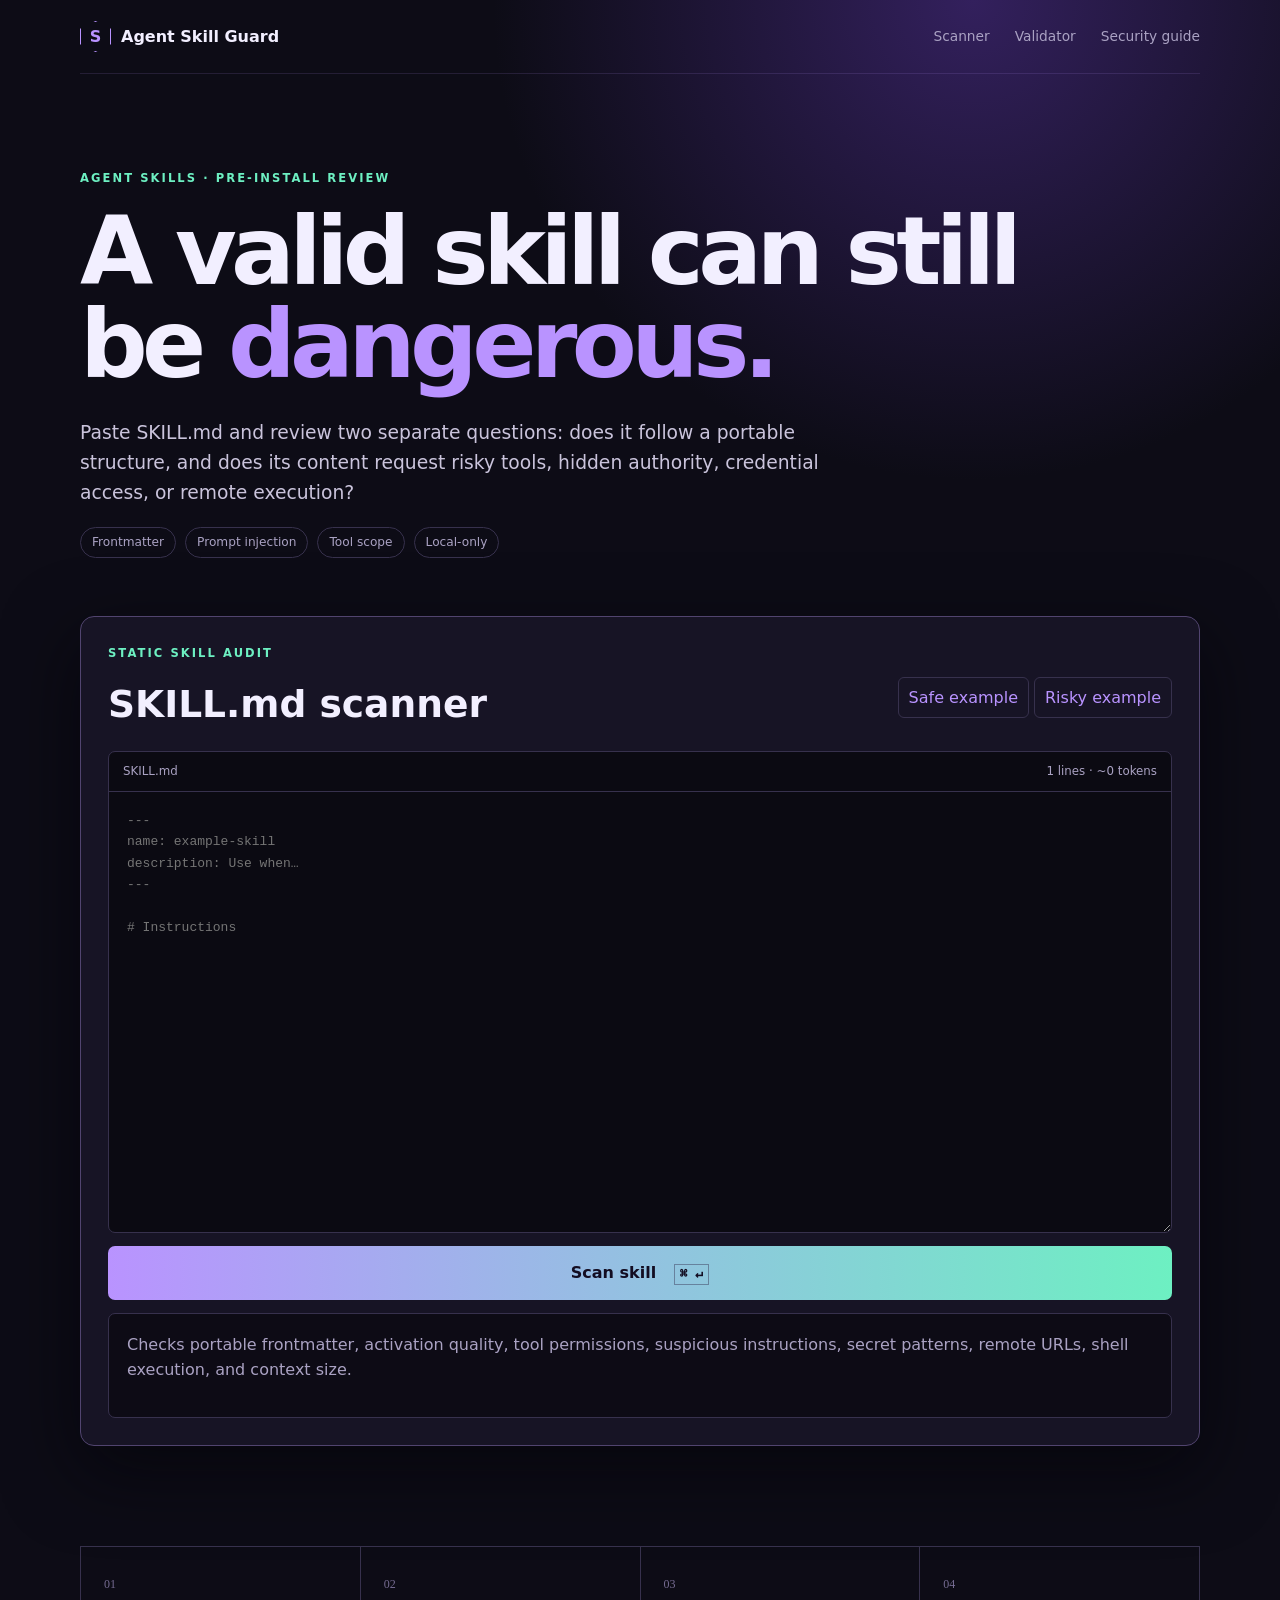
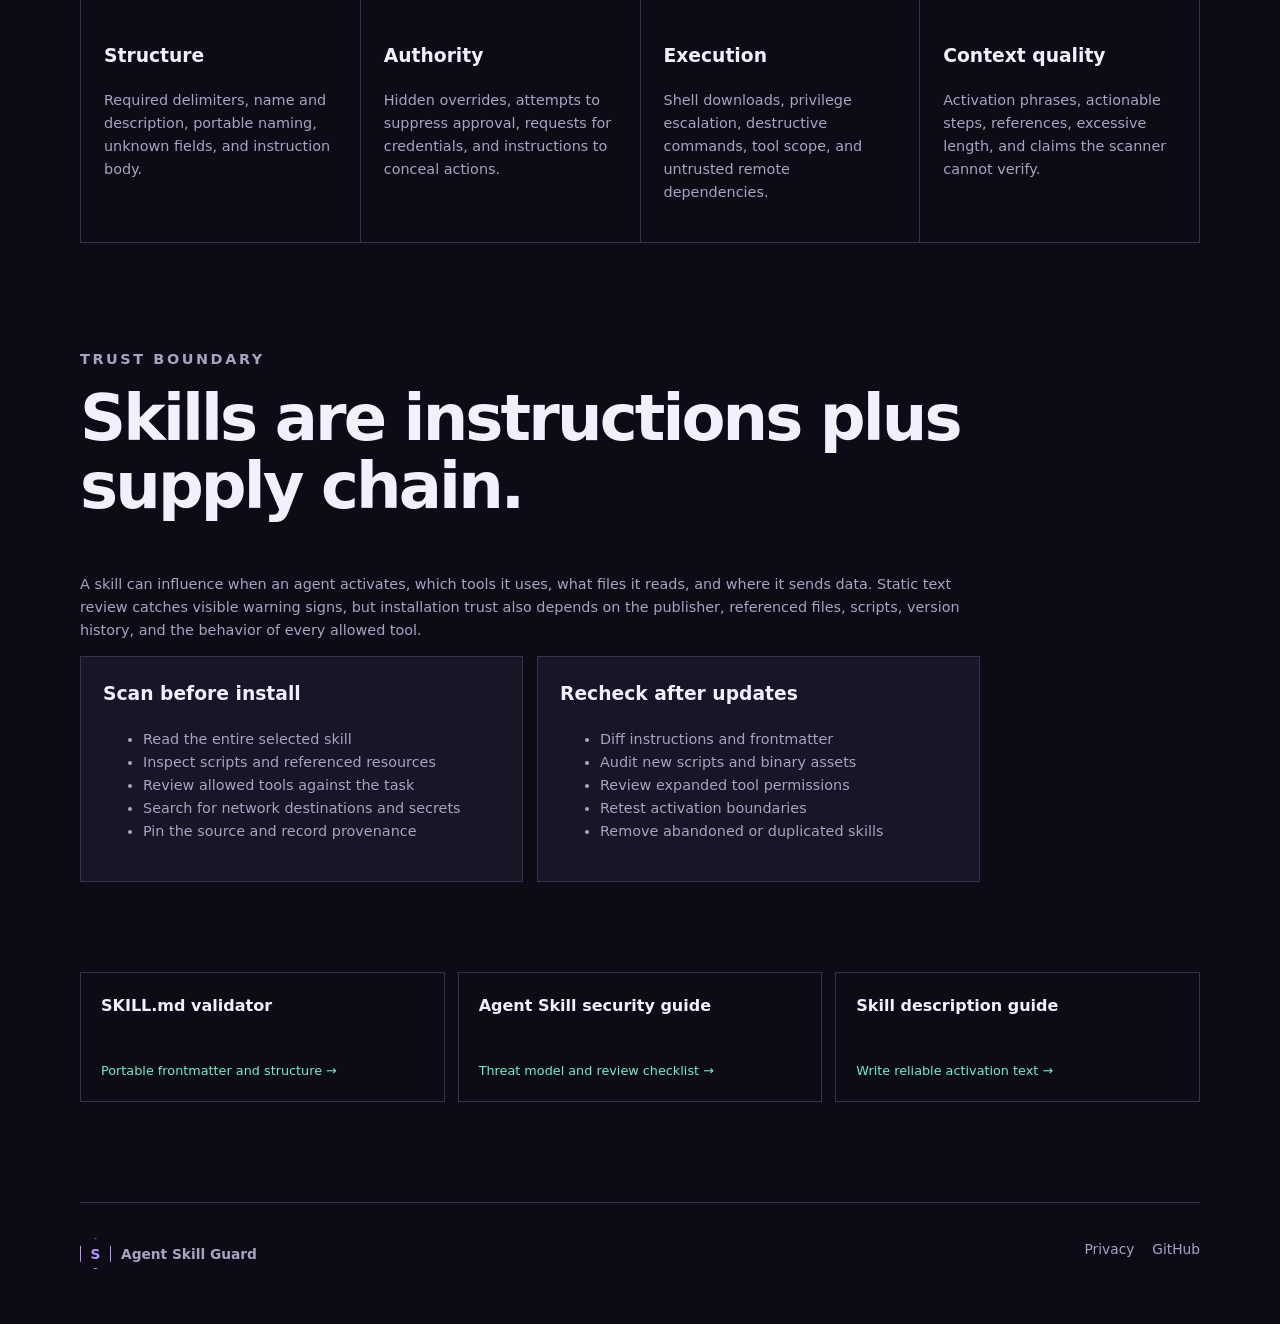
==== index.html @ 1292b35e "Launch Agent Skill security scanner" ====
<!doctype html><html lang="en"><head><meta charset="utf-8"><meta name="viewport" content="width=device-width,initial-scale=1">
<title>SKILL.md Security Scanner — Agent Skill Validator</title><meta name="description" content="Scan Agent Skills SKILL.md files for invalid frontmatter, dangerous tool access, prompt injection, secret exfiltration, remote execution, vague activation, and context bloat.">
<link rel="canonical" href="https://skillguard.guagua-alvin.top/"><meta property="og:title" content="SKILL.md Security Scanner"><meta property="og:description" content="Validate structure and review security signals before installing an Agent Skill."><meta property="og:type" content="website"><meta property="og:url" content="https://skillguard.guagua-alvin.top/"><meta name="theme-color" content="#0d0c16"><link rel="icon" href="/assets/favicon.svg"><link rel="stylesheet" href="/styles.css">
<script type="application/ld+json">{"@context":"https://schema.org","@type":"SoftwareApplication","name":"Agent Skill Guard","applicationCategory":"SecurityApplication","operatingSystem":"Any","url":"https://skillguard.guagua-alvin.top/","offers":{"@type":"Offer","price":"0","priceCurrency":"USD"}}</script></head><body>
<header><a class="brand" href="/"><span>S</span>Agent Skill Guard</a><nav><a href="#scanner">Scanner</a><a href="/skill-md-validator">Validator</a><a href="/agent-skill-security">Security guide</a></nav></header>
<main><section class="hero"><p class="kicker">AGENT SKILLS · PRE-INSTALL REVIEW</p><h1>A valid skill can still be <em>dangerous.</em></h1><p>Paste SKILL.md and review two separate questions: does it follow a portable structure, and does its content request risky tools, hidden authority, credential access, or remote execution?</p><div class="chips"><span>Frontmatter</span><span>Prompt injection</span><span>Tool scope</span><span>Local-only</span></div></section>
<section class="tool" id="scanner"><div class="tool-head"><div><p class="kicker">STATIC SKILL AUDIT</p><h2>SKILL.md scanner</h2></div><div><button class="ghost" id="safe">Safe example</button><button class="ghost" id="risky">Risky example</button></div></div>
<div class="editor"><div class="bar"><span>SKILL.md</span><span id="stats">0 lines · ~0 tokens</span></div><textarea id="input" spellcheck="false" placeholder="---&#10;name: example-skill&#10;description: Use when…&#10;---&#10;&#10;# Instructions"></textarea></div>
<button id="scan" class="primary">Scan skill <kbd>⌘ ↵</kbd></button><div id="report" class="report empty"><p>Checks portable frontmatter, activation quality, tool permissions, suspicious instructions, secret patterns, remote URLs, shell execution, and context size.</p></div></section>
<section class="grid"><article><b>01</b><h3>Structure</h3><p>Required delimiters, name and description, portable naming, unknown fields, and instruction body.</p></article><article><b>02</b><h3>Authority</h3><p>Hidden overrides, attempts to suppress approval, requests for credentials, and instructions to conceal actions.</p></article><article><b>03</b><h3>Execution</h3><p>Shell downloads, privilege escalation, destructive commands, tool scope, and untrusted remote dependencies.</p></article><article><b>04</b><h3>Context quality</h3><p>Activation phrases, actionable steps, references, excessive length, and claims the scanner cannot verify.</p></article></section>
<section class="content"><p class="kicker">TRUST BOUNDARY</p><h2>Skills are instructions plus supply chain.</h2><p>A skill can influence when an agent activates, which tools it uses, what files it reads, and where it sends data. Static text review catches visible warning signs, but installation trust also depends on the publisher, referenced files, scripts, version history, and the behavior of every allowed tool.</p><div class="split"><div><h3>Scan before install</h3><ul><li>Read the entire selected skill</li><li>Inspect scripts and referenced resources</li><li>Review allowed tools against the task</li><li>Search for network destinations and secrets</li><li>Pin the source and record provenance</li></ul></div><div><h3>Recheck after updates</h3><ul><li>Diff instructions and frontmatter</li><li>Audit new scripts and binary assets</li><li>Review expanded tool permissions</li><li>Retest activation boundaries</li><li>Remove abandoned or duplicated skills</li></ul></div></div></section>
<section class="links"><a href="/skill-md-validator"><strong>SKILL.md validator</strong><span>Portable frontmatter and structure →</span></a><a href="/agent-skill-security"><strong>Agent Skill security guide</strong><span>Threat model and review checklist →</span></a><a href="/skill-description-generator"><strong>Skill description guide</strong><span>Write reliable activation text →</span></a></section></main>
<footer><a class="brand" href="/"><span>S</span>Agent Skill Guard</a><div><a href="/privacy">Privacy</a><a href="https://github.com/dmf6009/agent-skill-guard">GitHub</a></div></footer><script src="/script.js" defer></script></body></html>
---- styles.css ----
:root{--bg:#0d0c16;--panel:#171526;--panel2:#0b0a12;--line:#37314d;--text:#f2efff;--muted:#aaa2c3;--purple:#b993ff;--mint:#6df0c2;--red:#ff748e;--amber:#ffc66d;--green:#7ee5a4;font-family:Inter,ui-sans-serif,system-ui,sans-serif;color-scheme:dark}*{box-sizing:border-box}html{scroll-behavior:smooth}body{margin:0;background:radial-gradient(circle at 76% 0,#33205d 0,transparent 30rem),var(--bg);color:var(--text);line-height:1.6}a{color:inherit}button,textarea{font:inherit}button{cursor:pointer}header,main,footer{width:min(1120px,calc(100% - 32px));margin:auto}header{height:74px;display:flex;align-items:center;justify-content:space-between;border-bottom:1px solid #b993ff22}.brand{display:flex;align-items:center;gap:10px;text-decoration:none;font-weight:850}.brand span{display:grid;place-items:center;width:31px;height:31px;border:1px solid var(--purple);color:var(--purple);clip-path:polygon(50% 0,100% 25%,100% 75%,50% 100%,0 75%,0 25%)}nav{display:flex;gap:25px}nav a,footer a{color:var(--muted);font-size:.86rem;text-decoration:none}.hero{padding:95px 0 58px;max-width:950px}.kicker{font-size:.72rem;letter-spacing:.18em;color:var(--mint);font-weight:850;text-transform:uppercase}h1,h2,h3,p{margin-top:0}h1{font-size:clamp(3.2rem,7.4vw,6.5rem);line-height:.98;letter-spacing:-.06em;margin:18px 0 27px}h1 em{font-style:normal;color:var(--purple)}.hero>p:last-of-type{max-width:780px;color:#cac4dc;font-size:1.17rem}.chips{display:flex;gap:9px;flex-wrap:wrap}.chips span{border:1px solid var(--line);border-radius:99px;padding:5px 11px;color:var(--muted);font-size:.76rem}.tool{margin-bottom:100px;padding:27px;border:1px solid #51446f;background:#171526f5;border-radius:14px;box-shadow:0 25px 75px #04030899}.tool-head{display:flex;justify-content:space-between;align-items:center;gap:14px}.tool h2{font-size:2.35rem;margin:0 0 17px}.ghost{border:1px solid var(--line);background:transparent;color:var(--purple);padding:7px 10px;margin-left:5px;border-radius:6px}.editor{border:1px solid var(--line);background:var(--panel2);border-radius:7px;overflow:hidden}.bar{display:flex;justify-content:space-between;padding:10px 14px;border-bottom:1px solid var(--line);color:var(--muted);font-size:.74rem}.editor textarea{display:block;width:100%;min-height:440px;resize:vertical;border:0;outline:0;padding:18px;background:transparent;color:#e7dcff;font:13px/1.65 ui-monospace,SFMono-Regular,monospace}.primary{width:100%;margin-top:13px;border:0;border-radius:7px;padding:14px;background:linear-gradient(90deg,var(--purple),var(--mint));color:#130d22;font-weight:850}.primary kbd{margin-left:12px;border:1px solid #291d3d66;padding:2px 5px}.report{margin-top:13px;border:1px solid var(--line);padding:18px;background:#0d0b15;border-radius:7px}.report.empty{color:var(--muted)}.scores{display:grid;grid-template-columns:1fr 1fr;gap:10px;padding-bottom:14px;border-bottom:1px solid var(--line)}.score{display:flex;align-items:center;gap:12px;padding:12px;background:var(--panel)}.score strong{font-size:2.2rem;color:var(--green)}.score.warn strong{color:var(--amber)}.score.bad strong{color:var(--red)}.score p{margin:0;color:var(--muted);font-size:.74rem}.issue{padding:13px 0;border-bottom:1px solid #302943}.issue b{display:inline-block;margin-right:7px;padding:2px 7px;border-radius:99px;font-size:.62rem}.error b{background:#ff748e22;color:#ff9aad}.warning b{background:#ffc66d22;color:var(--amber)}.pass b{background:#7ee5a422;color:var(--green)}.issue h4{display:inline}.issue p{margin:4px 0 0;color:var(--muted);font-size:.83rem}.grid{display:grid;grid-template-columns:repeat(4,1fr);border-top:1px solid var(--line);border-left:1px solid var(--line);margin-bottom:105px}.grid article{min-height:250px;padding:23px;border-right:1px solid var(--line);border-bottom:1px solid var(--line)}.grid b{color:#756b91;font:12px ui-monospace}.grid h3{margin-top:45px}.grid p,.content p,.content li,.article p,.article li{color:var(--muted);font-size:.9rem}.content{max-width:900px;margin-bottom:90px}.content h2,.article h1{font-size:clamp(2.6rem,5vw,4.5rem);line-height:1.05;letter-spacing:-.045em}.split{display:grid;grid-template-columns:1fr 1fr;gap:14px}.split>div{padding:22px;border:1px solid var(--line);background:var(--panel)}.links{display:grid;grid-template-columns:repeat(3,1fr);gap:13px;margin-bottom:100px}.links a{display:flex;flex-direction:column;justify-content:space-between;min-height:130px;padding:20px;border:1px solid var(--line);text-decoration:none}.links span{color:var(--mint);font-size:.8rem}.article{max-width:850px;padding:80px 0 110px}.article .lede{font-size:1.18rem;color:#c8c1dc}.article article h2{margin-top:45px;font-size:2rem}pre{padding:17px;overflow:auto;border:1px solid var(--line);background:#090810;color:#d7c2ff}.callout{padding:15px 18px;border-left:3px solid var(--mint);background:var(--panel)}.cta{margin-top:42px;padding:24px;border:1px solid var(--mint)}.cta a{color:var(--mint);font-weight:800}footer{display:flex;justify-content:space-between;border-top:1px solid var(--line);padding:35px 0 55px}footer div{display:flex;gap:18px}@media(max-width:780px){nav{display:none}.grid{grid-template-columns:1fr 1fr}.split{grid-template-columns:1fr}.links{grid-template-columns:1fr}.hero{padding-top:65px}}@media(max-width:520px){header,main,footer{width:calc(100% - 22px)}h1{font-size:3.1rem}.tool{padding:11px}.tool-head{align-items:flex-start;flex-direction:column;margin-bottom:12px}.scores,.grid{grid-template-columns:1fr}footer{flex-direction:column;gap:20px}}
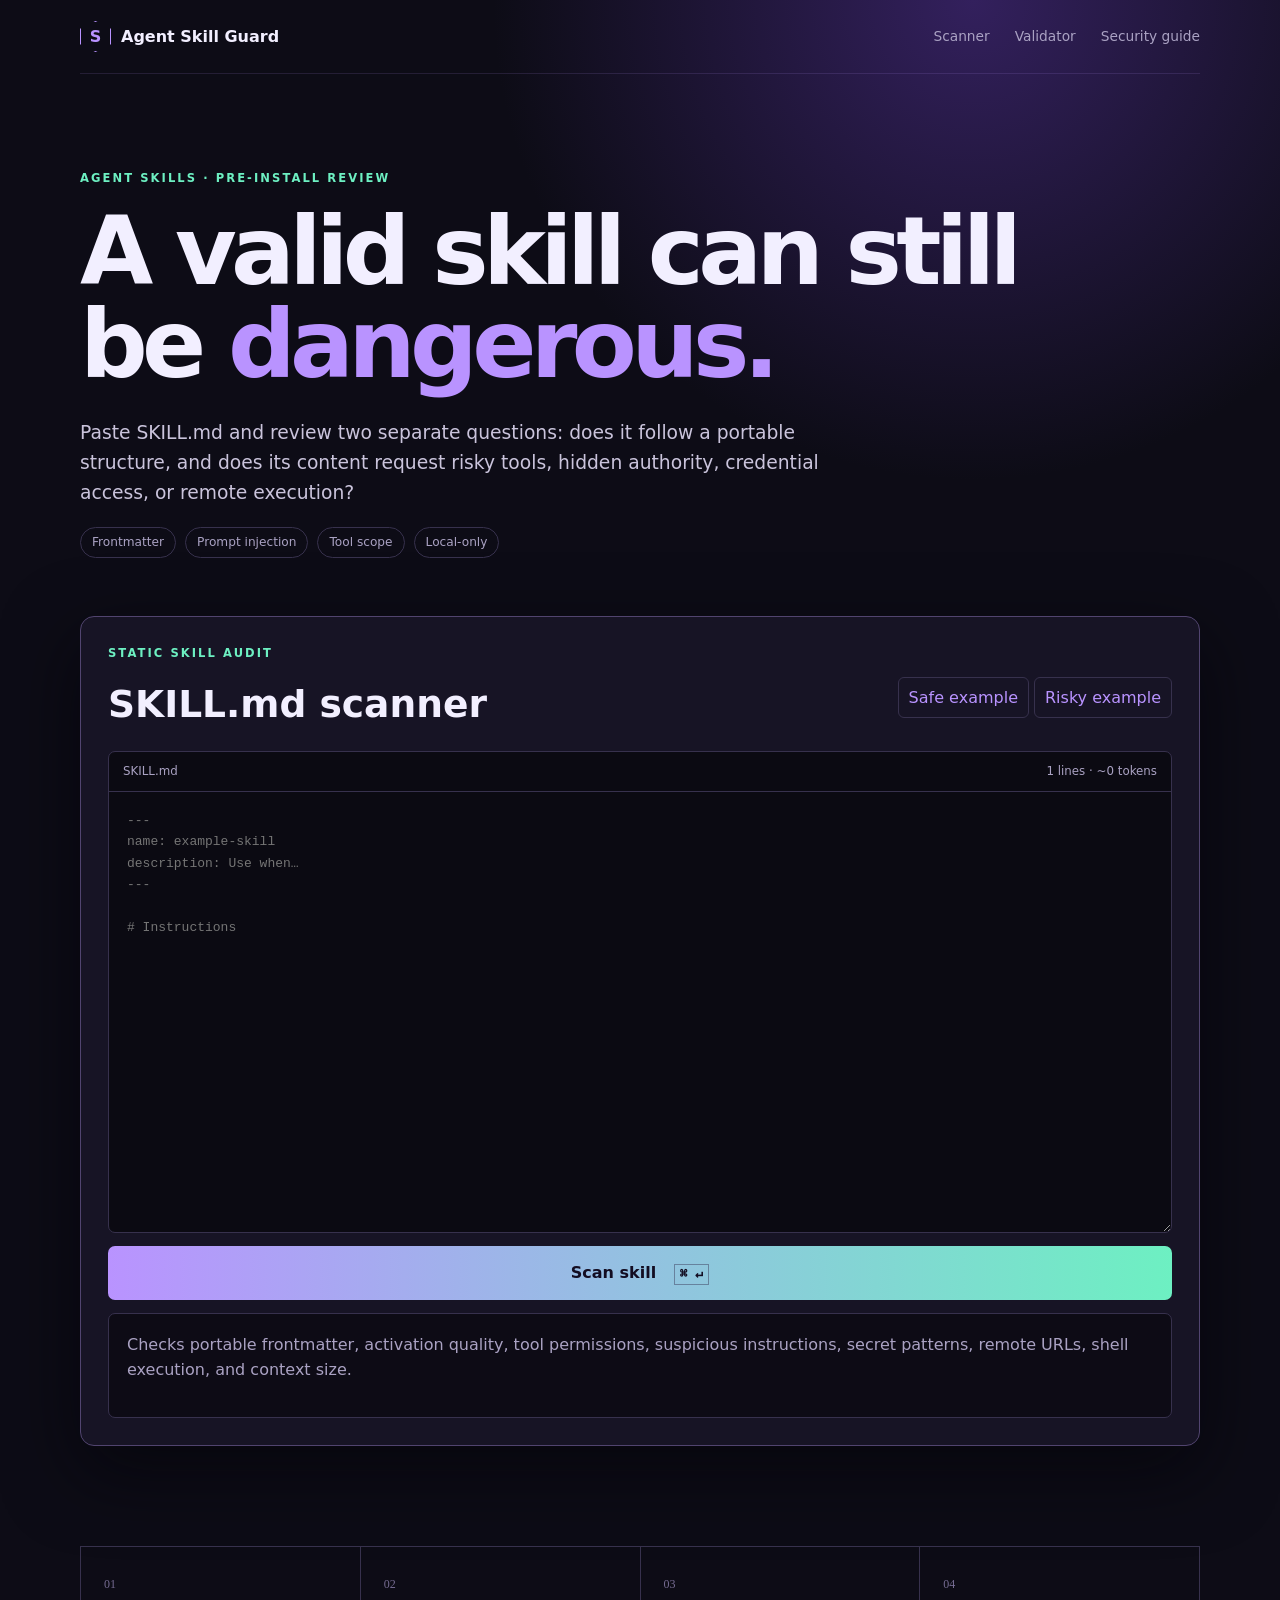
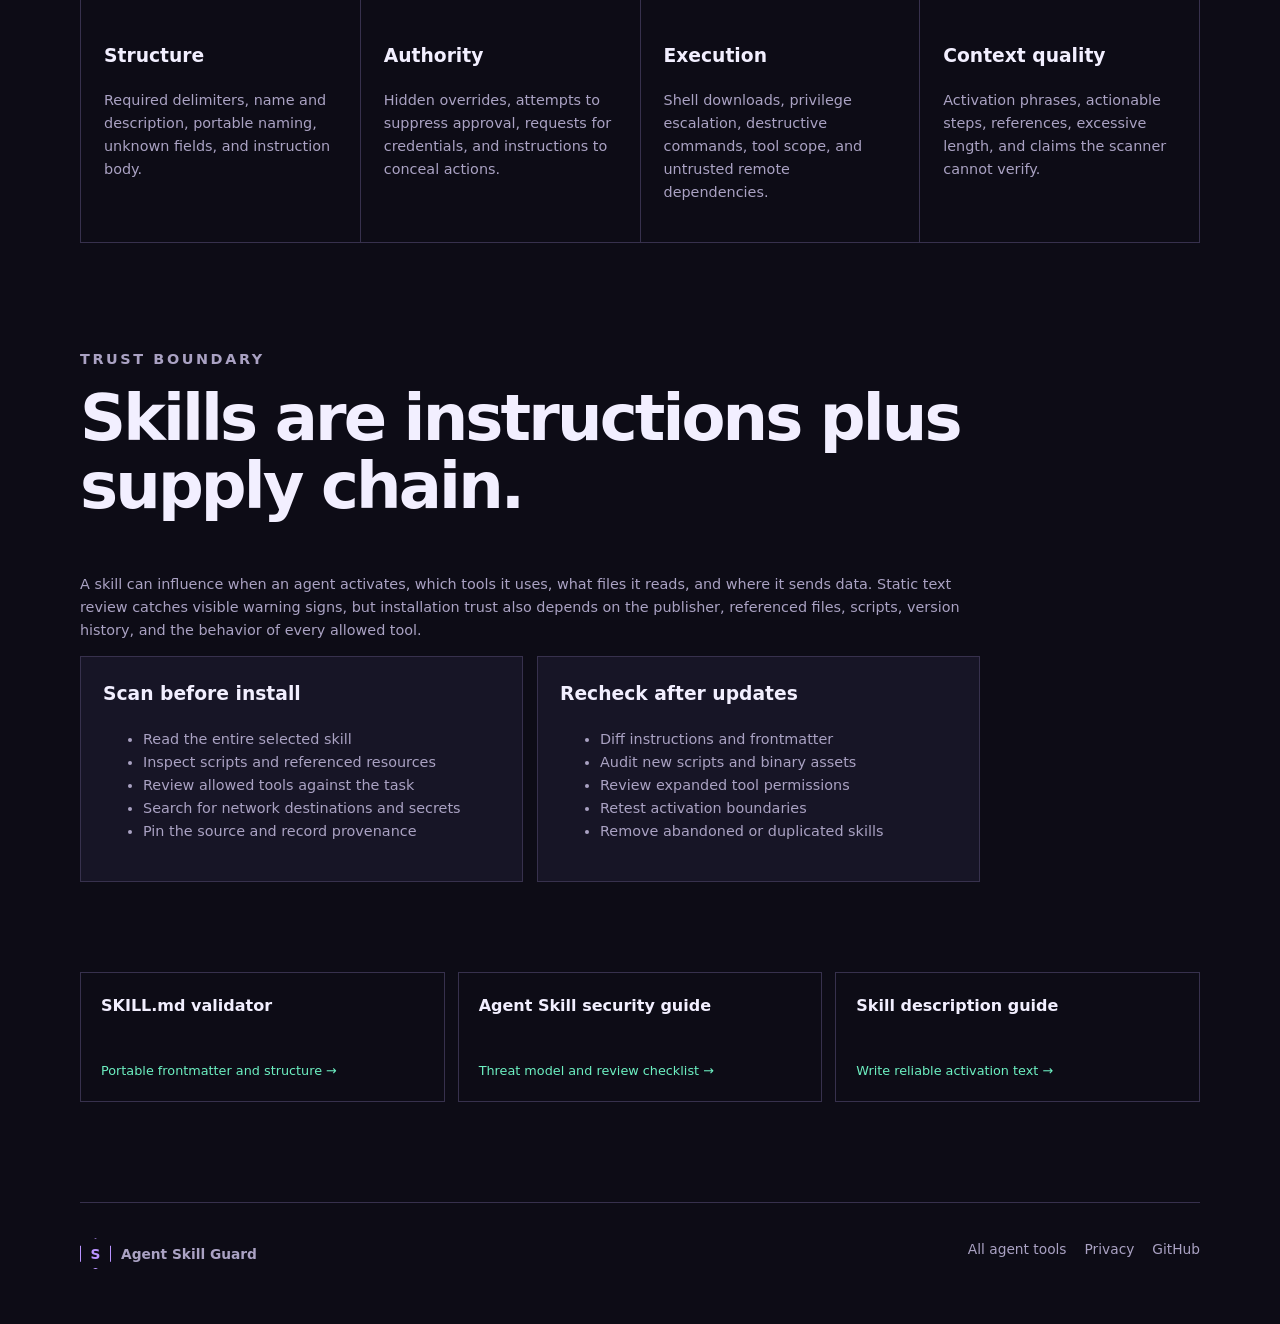
==== commit e553b929: "Link agent tools directory" ====
--- a/index.html
+++ b/index.html
@@ -10,4 +10,4 @@
 <section class="grid"><article><b>01</b><h3>Structure</h3><p>Required delimiters, name and description, portable naming, unknown fields, and instruction body.</p></article><article><b>02</b><h3>Authority</h3><p>Hidden overrides, attempts to suppress approval, requests for credentials, and instructions to conceal actions.</p></article><article><b>03</b><h3>Execution</h3><p>Shell downloads, privilege escalation, destructive commands, tool scope, and untrusted remote dependencies.</p></article><article><b>04</b><h3>Context quality</h3><p>Activation phrases, actionable steps, references, excessive length, and claims the scanner cannot verify.</p></article></section>
 <section class="content"><p class="kicker">TRUST BOUNDARY</p><h2>Skills are instructions plus supply chain.</h2><p>A skill can influence when an agent activates, which tools it uses, what files it reads, and where it sends data. Static text review catches visible warning signs, but installation trust also depends on the publisher, referenced files, scripts, version history, and the behavior of every allowed tool.</p><div class="split"><div><h3>Scan before install</h3><ul><li>Read the entire selected skill</li><li>Inspect scripts and referenced resources</li><li>Review allowed tools against the task</li><li>Search for network destinations and secrets</li><li>Pin the source and record provenance</li></ul></div><div><h3>Recheck after updates</h3><ul><li>Diff instructions and frontmatter</li><li>Audit new scripts and binary assets</li><li>Review expanded tool permissions</li><li>Retest activation boundaries</li><li>Remove abandoned or duplicated skills</li></ul></div></div></section>
 <section class="links"><a href="/skill-md-validator"><strong>SKILL.md validator</strong><span>Portable frontmatter and structure →</span></a><a href="/agent-skill-security"><strong>Agent Skill security guide</strong><span>Threat model and review checklist →</span></a><a href="/skill-description-generator"><strong>Skill description guide</strong><span>Write reliable activation text →</span></a></section></main>
-<footer><a class="brand" href="/"><span>S</span>Agent Skill Guard</a><div><a href="/privacy">Privacy</a><a href="https://github.com/dmf6009/agent-skill-guard">GitHub</a></div></footer><script src="/script.js" defer></script></body></html>
+<footer><a class="brand" href="/"><span>S</span>Agent Skill Guard</a><div><a href="https://mcp.guagua-alvin.top/agent-tools">All agent tools</a><a href="/privacy">Privacy</a><a href="https://github.com/dmf6009/agent-skill-guard">GitHub</a></div></footer><script src="/script.js" defer></script></body></html>
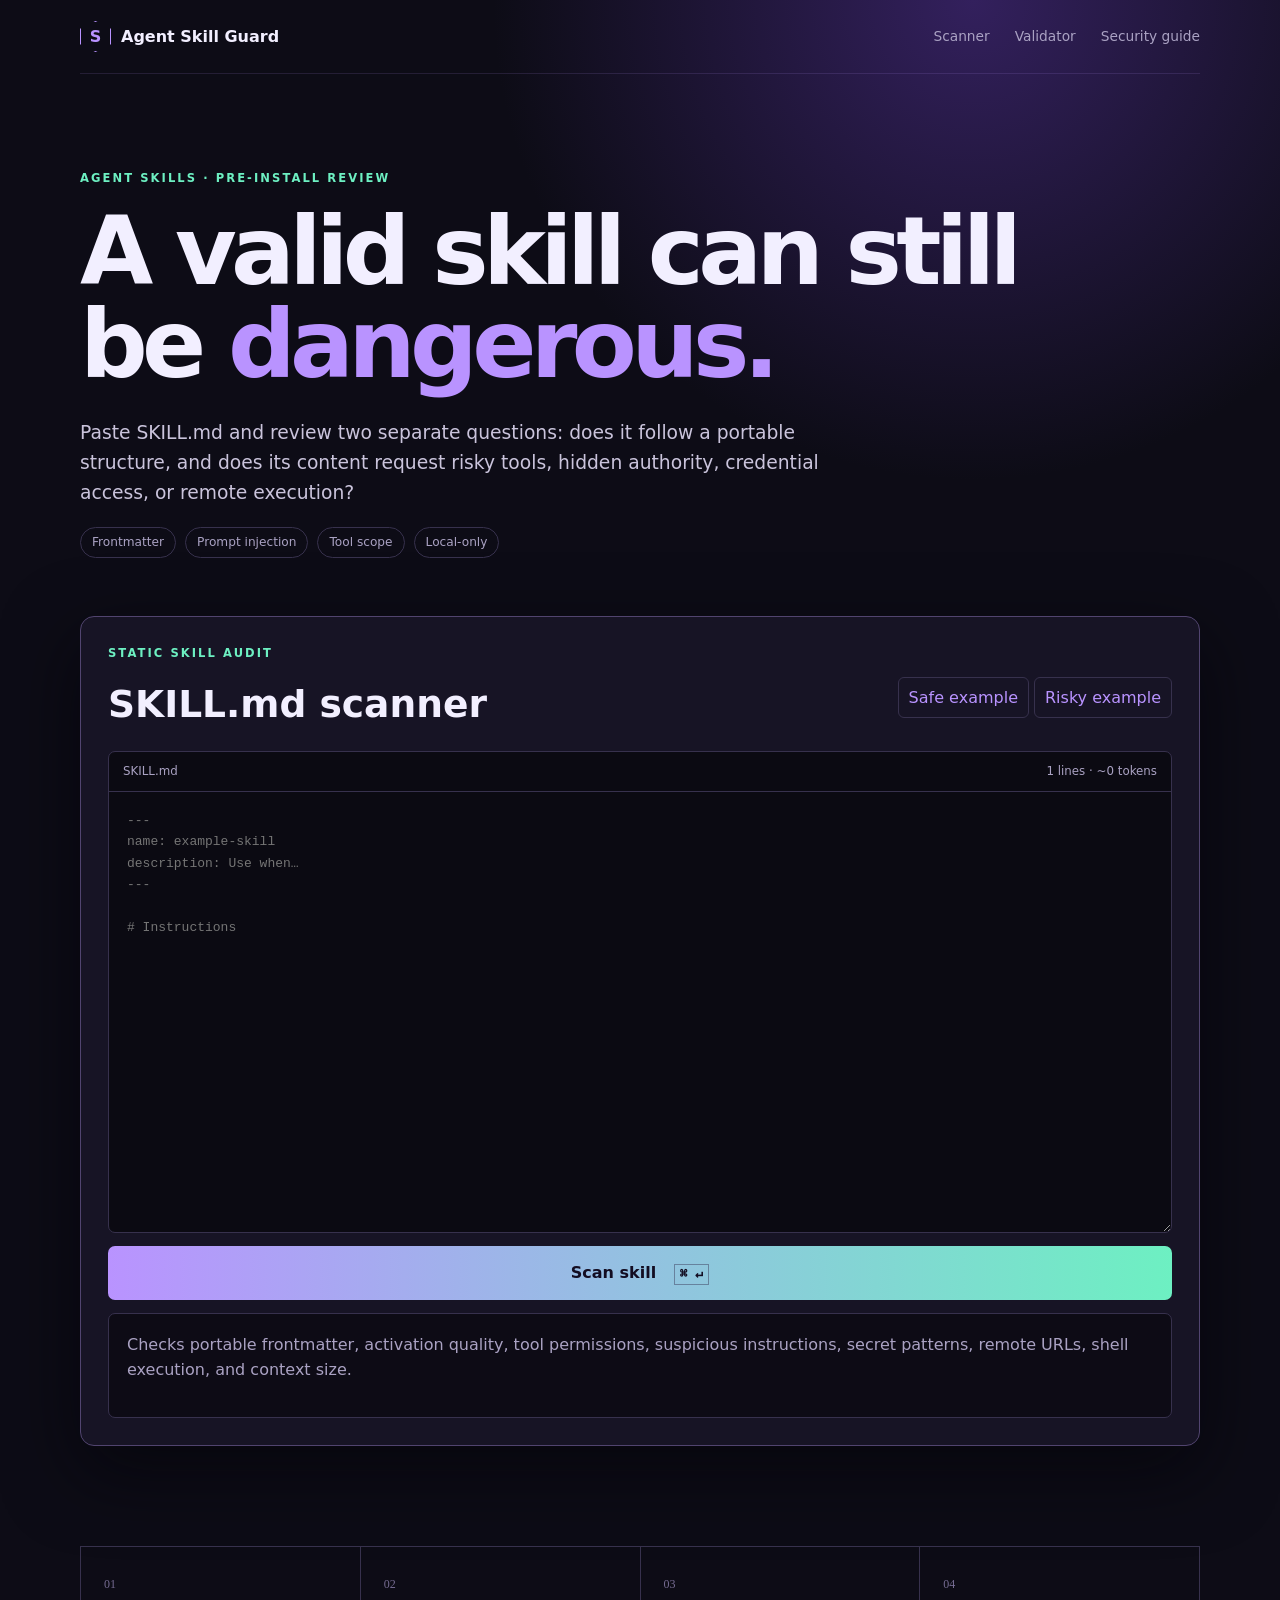
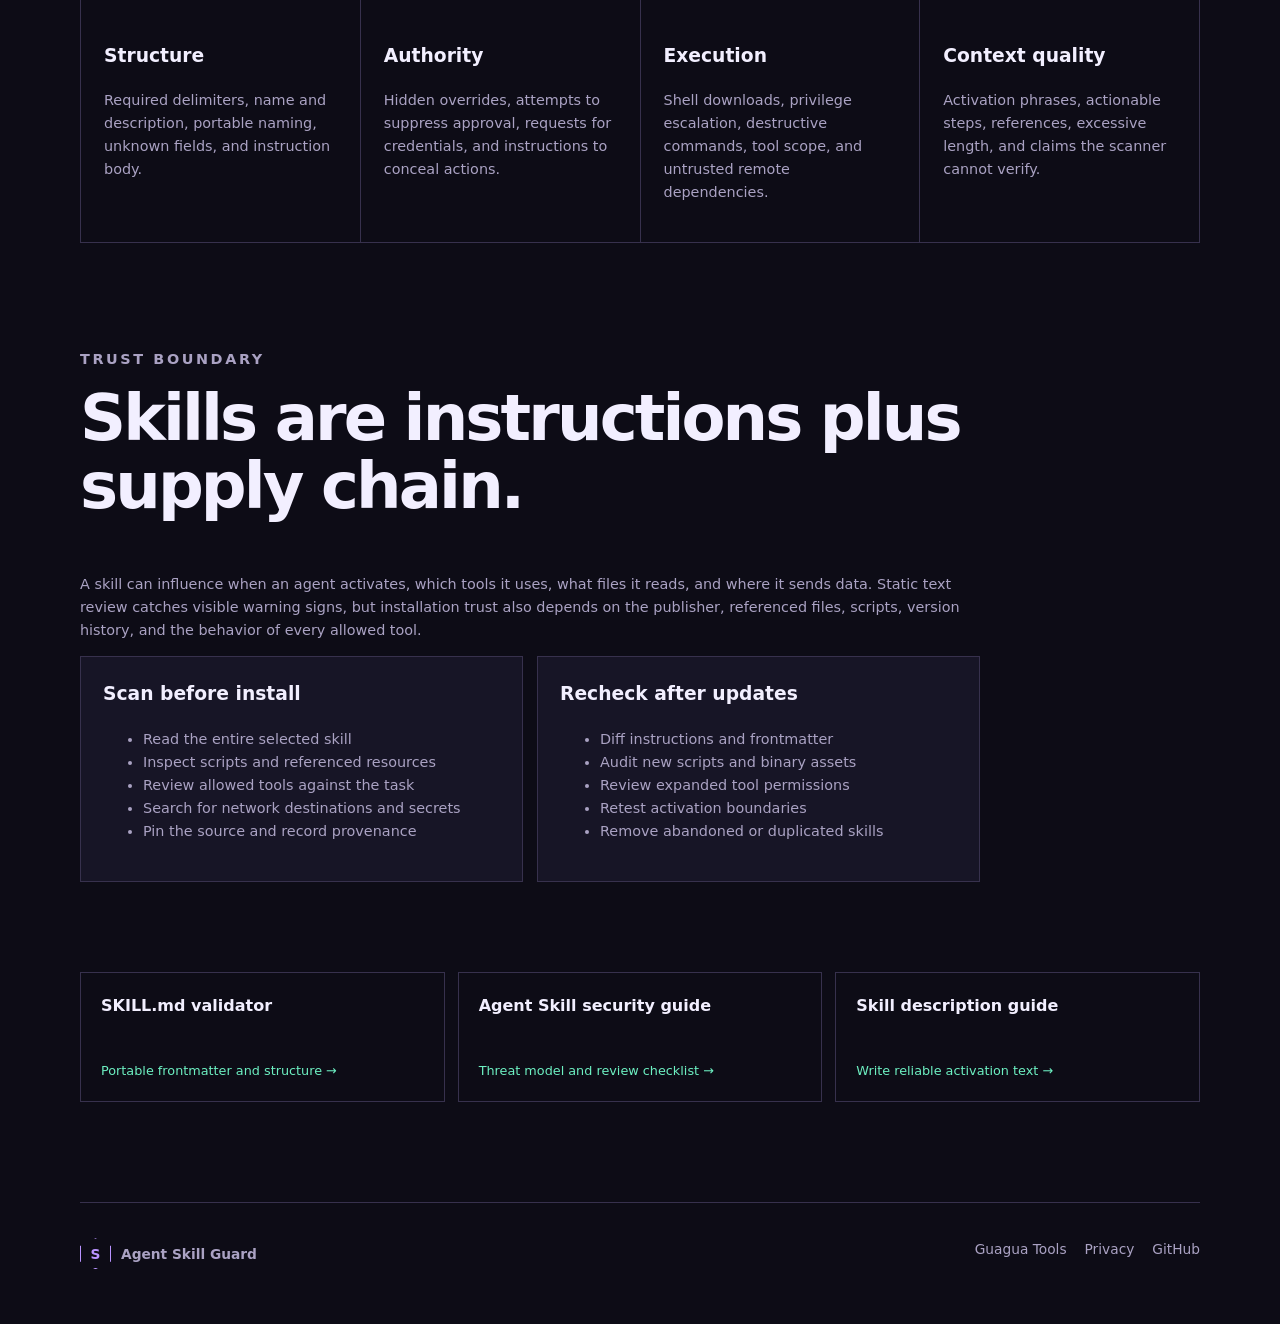
==== commit 6820a745: "Link scanner to Guagua Tools" ====
--- a/index.html
+++ b/index.html
@@ -10,4 +10,4 @@
 <section class="grid"><article><b>01</b><h3>Structure</h3><p>Required delimiters, name and description, portable naming, unknown fields, and instruction body.</p></article><article><b>02</b><h3>Authority</h3><p>Hidden overrides, attempts to suppress approval, requests for credentials, and instructions to conceal actions.</p></article><article><b>03</b><h3>Execution</h3><p>Shell downloads, privilege escalation, destructive commands, tool scope, and untrusted remote dependencies.</p></article><article><b>04</b><h3>Context quality</h3><p>Activation phrases, actionable steps, references, excessive length, and claims the scanner cannot verify.</p></article></section>
 <section class="content"><p class="kicker">TRUST BOUNDARY</p><h2>Skills are instructions plus supply chain.</h2><p>A skill can influence when an agent activates, which tools it uses, what files it reads, and where it sends data. Static text review catches visible warning signs, but installation trust also depends on the publisher, referenced files, scripts, version history, and the behavior of every allowed tool.</p><div class="split"><div><h3>Scan before install</h3><ul><li>Read the entire selected skill</li><li>Inspect scripts and referenced resources</li><li>Review allowed tools against the task</li><li>Search for network destinations and secrets</li><li>Pin the source and record provenance</li></ul></div><div><h3>Recheck after updates</h3><ul><li>Diff instructions and frontmatter</li><li>Audit new scripts and binary assets</li><li>Review expanded tool permissions</li><li>Retest activation boundaries</li><li>Remove abandoned or duplicated skills</li></ul></div></div></section>
 <section class="links"><a href="/skill-md-validator"><strong>SKILL.md validator</strong><span>Portable frontmatter and structure →</span></a><a href="/agent-skill-security"><strong>Agent Skill security guide</strong><span>Threat model and review checklist →</span></a><a href="/skill-description-generator"><strong>Skill description guide</strong><span>Write reliable activation text →</span></a></section></main>
-<footer><a class="brand" href="/"><span>S</span>Agent Skill Guard</a><div><a href="https://mcp.guagua-alvin.top/agent-tools">All agent tools</a><a href="/privacy">Privacy</a><a href="https://github.com/dmf6009/agent-skill-guard">GitHub</a></div></footer><script src="/script.js" defer></script></body></html>
+<footer><a class="brand" href="/"><span>S</span>Agent Skill Guard</a><div><a href="https://guagua-alvin.top/">Guagua Tools</a><a href="/privacy">Privacy</a><a href="https://github.com/dmf6009/agent-skill-guard">GitHub</a></div></footer><script src="/script.js" defer></script></body></html>
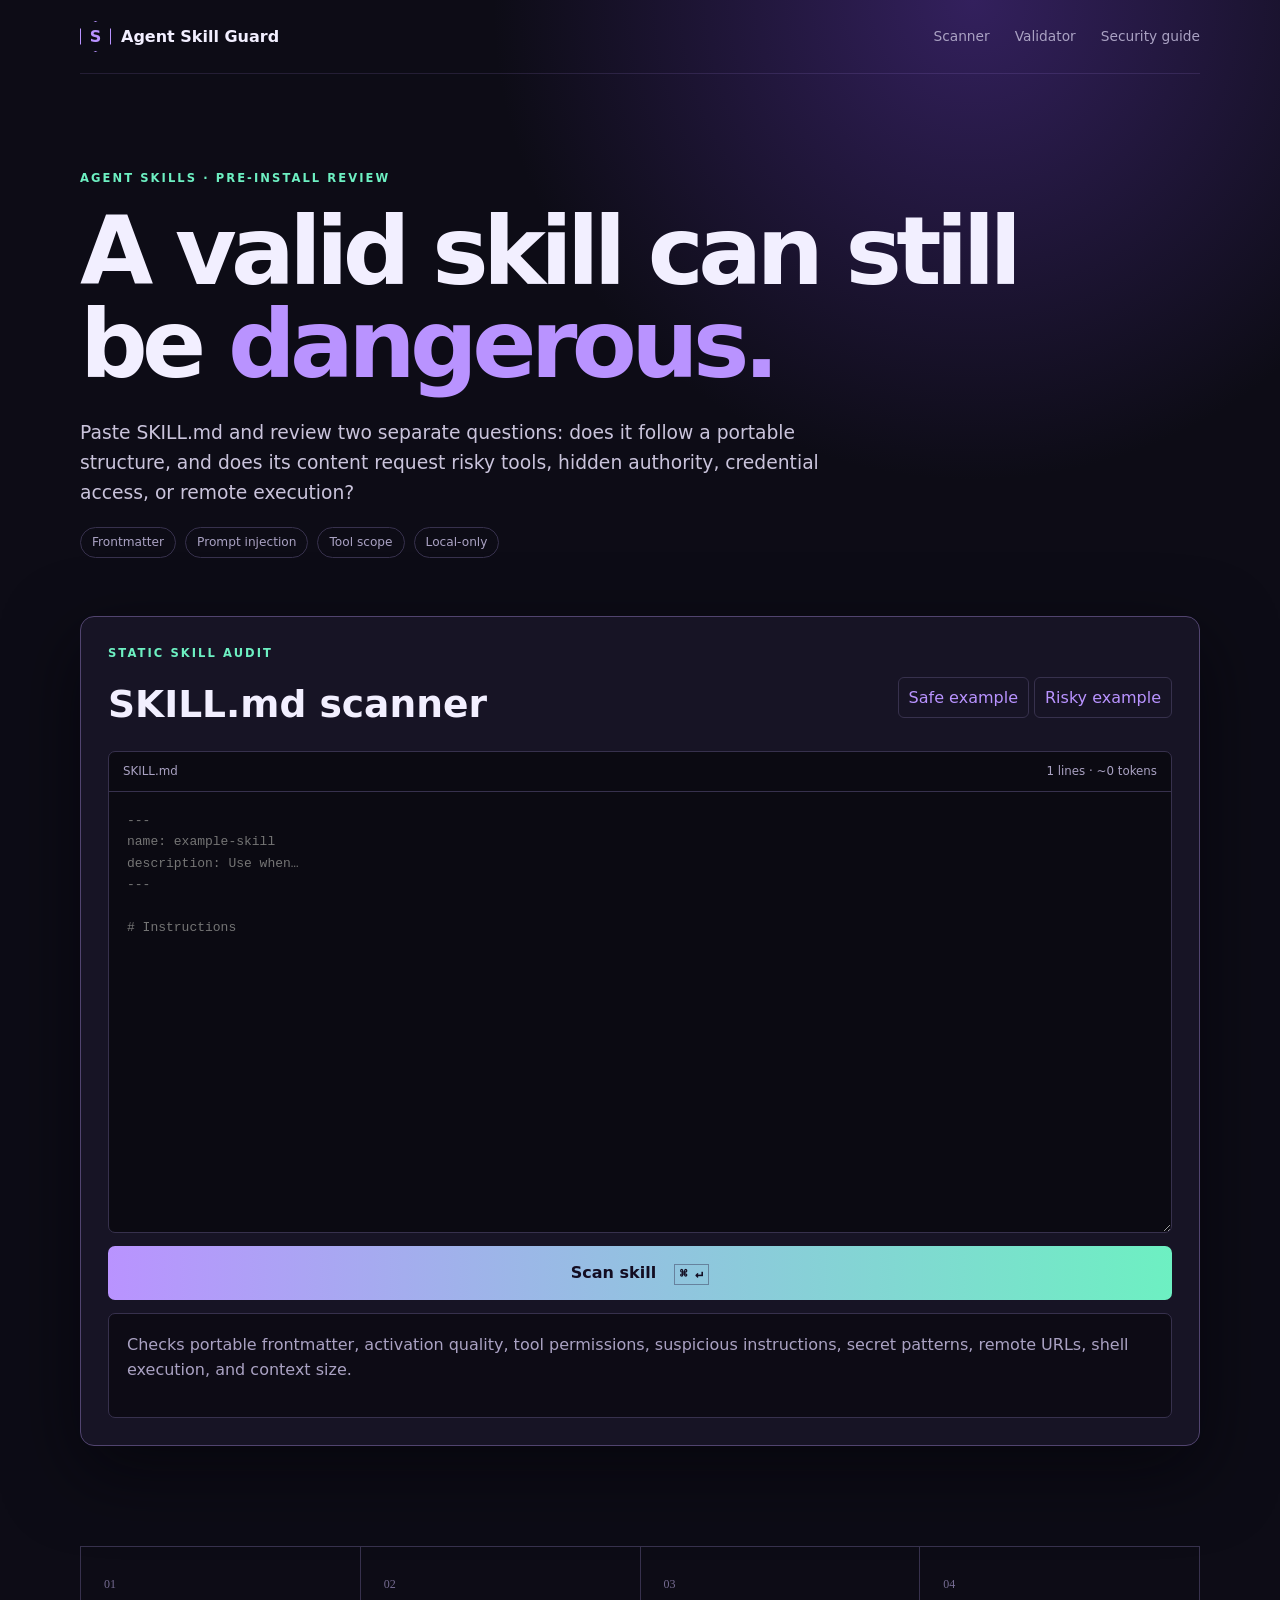
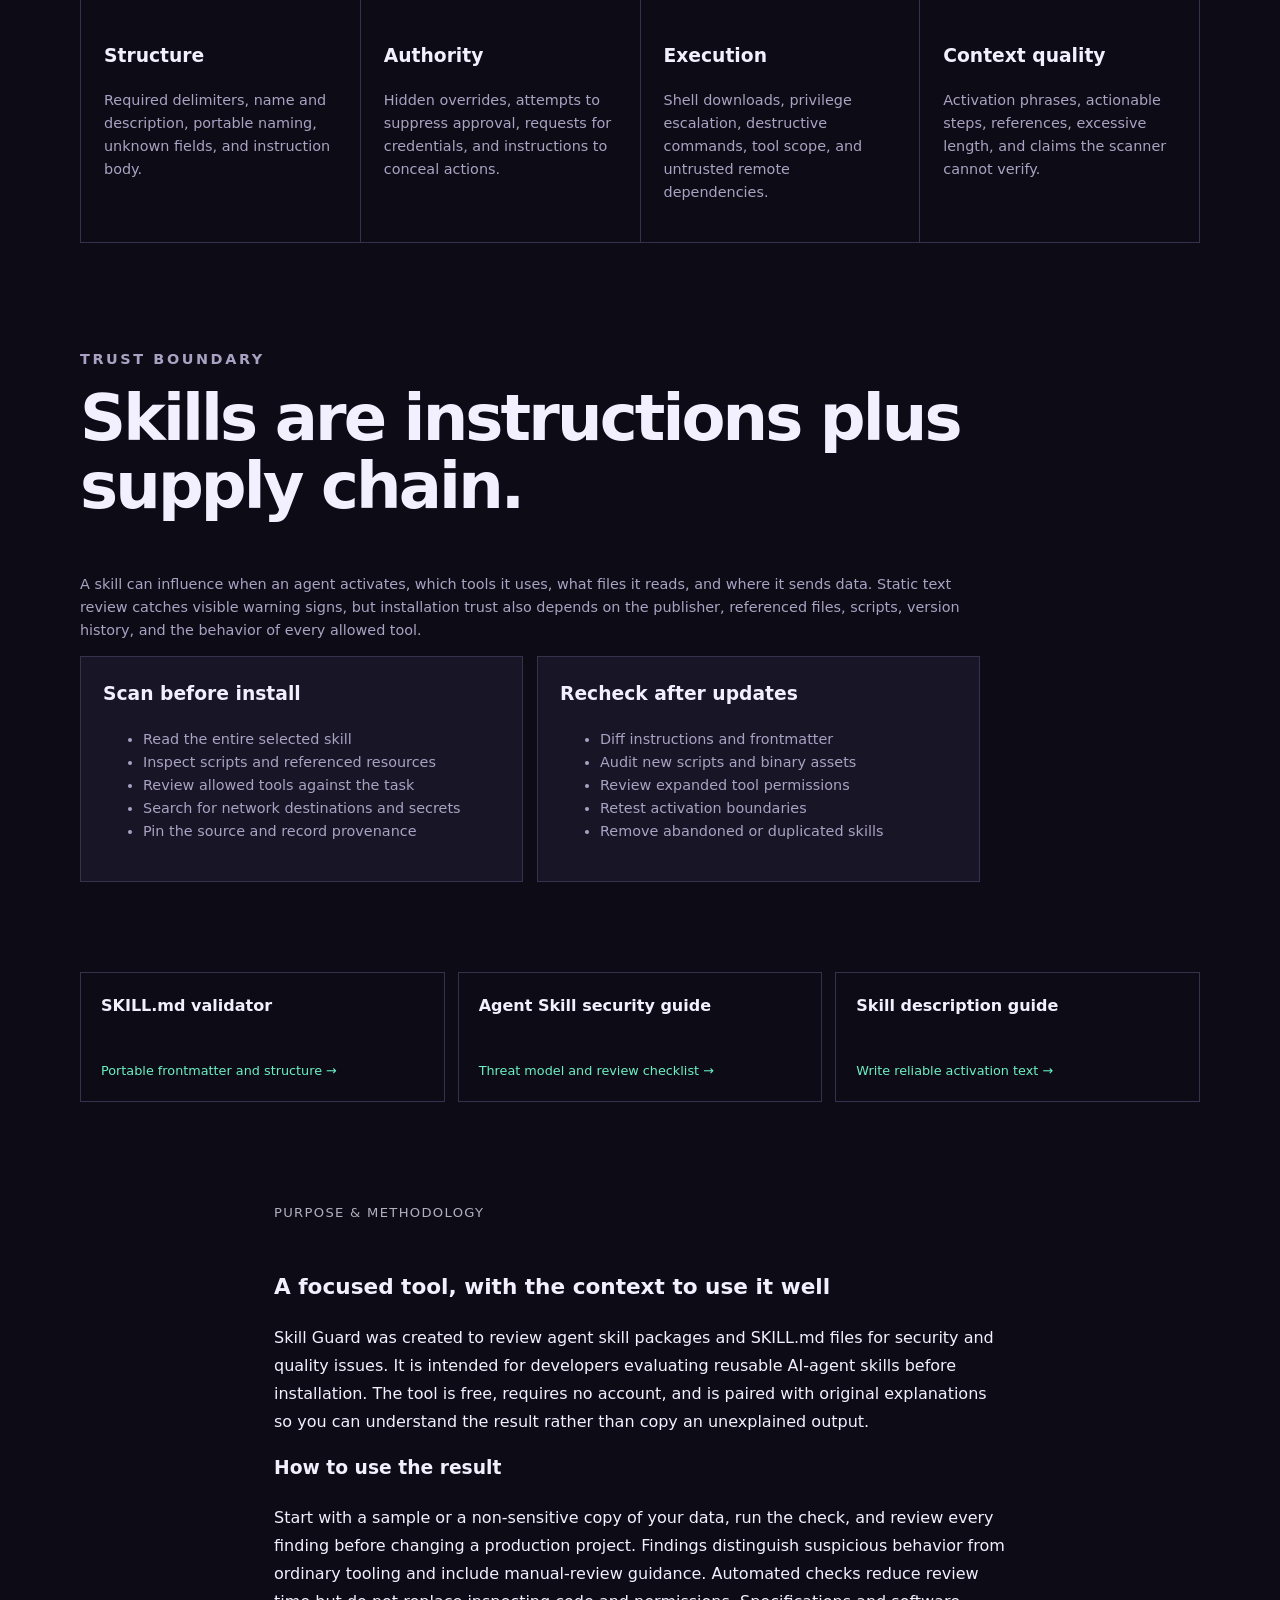
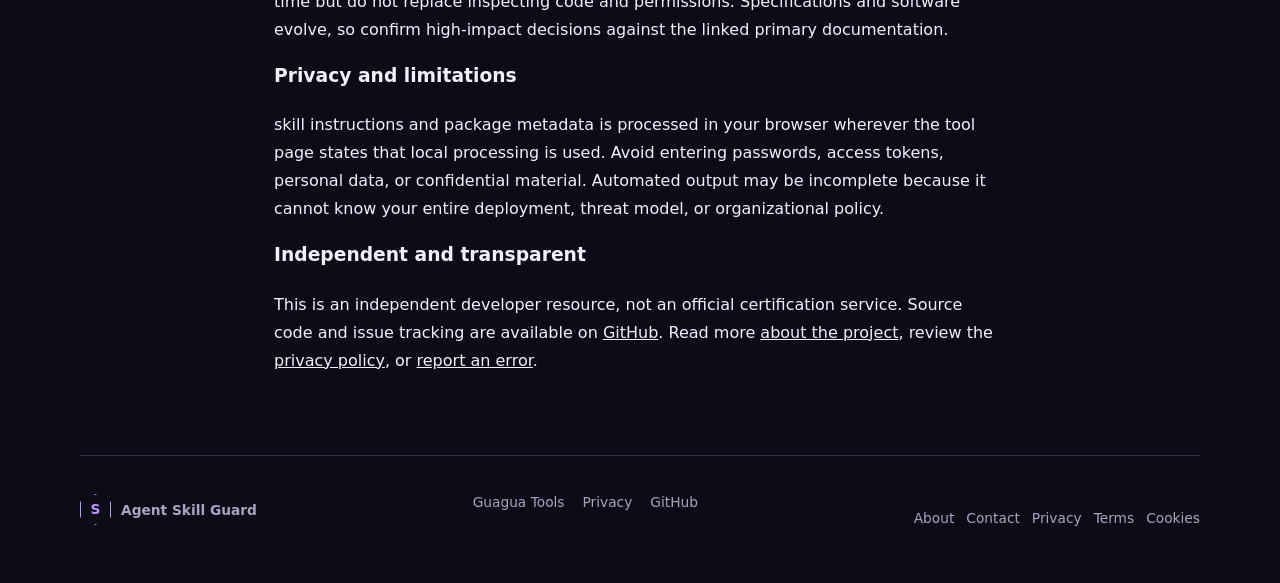
==== commit 7ae0d271: "Improve AdSense review readiness" ====
--- a/index.html
+++ b/index.html
@@ -1,7 +1,7 @@
 <!doctype html><html lang="en"><head><meta charset="utf-8"><meta name="viewport" content="width=device-width,initial-scale=1">
 <title>SKILL.md Security Scanner — Agent Skill Validator</title><meta name="description" content="Scan Agent Skills SKILL.md files for invalid frontmatter, dangerous tool access, prompt injection, secret exfiltration, remote execution, vague activation, and context bloat.">
 <link rel="canonical" href="https://skillguard.guagua-alvin.top/"><meta property="og:title" content="SKILL.md Security Scanner"><meta property="og:description" content="Validate structure and review security signals before installing an Agent Skill."><meta property="og:type" content="website"><meta property="og:url" content="https://skillguard.guagua-alvin.top/"><meta name="theme-color" content="#0d0c16"><link rel="icon" href="/assets/favicon.svg"><link rel="stylesheet" href="/styles.css">
-<script type="application/ld+json">{"@context":"https://schema.org","@type":"SoftwareApplication","name":"Agent Skill Guard","applicationCategory":"SecurityApplication","operatingSystem":"Any","url":"https://skillguard.guagua-alvin.top/","offers":{"@type":"Offer","price":"0","priceCurrency":"USD"}}</script></head><body>
+<script type="application/ld+json">{"@context":"https://schema.org","@type":"SoftwareApplication","name":"Agent Skill Guard","applicationCategory":"SecurityApplication","operatingSystem":"Any","url":"https://skillguard.guagua-alvin.top/","offers":{"@type":"Offer","price":"0","priceCurrency":"USD"}}</script><script async src="https://pagead2.googlesyndication.com/pagead/js/adsbygoogle.js?client=ca-pub-3191558815455000" crossorigin="anonymous"></script></head><body>
 <header><a class="brand" href="/"><span>S</span>Agent Skill Guard</a><nav><a href="#scanner">Scanner</a><a href="/skill-md-validator">Validator</a><a href="/agent-skill-security">Security guide</a></nav></header>
 <main><section class="hero"><p class="kicker">AGENT SKILLS · PRE-INSTALL REVIEW</p><h1>A valid skill can still be <em>dangerous.</em></h1><p>Paste SKILL.md and review two separate questions: does it follow a portable structure, and does its content request risky tools, hidden authority, credential access, or remote execution?</p><div class="chips"><span>Frontmatter</span><span>Prompt injection</span><span>Tool scope</span><span>Local-only</span></div></section>
 <section class="tool" id="scanner"><div class="tool-head"><div><p class="kicker">STATIC SKILL AUDIT</p><h2>SKILL.md scanner</h2></div><div><button class="ghost" id="safe">Safe example</button><button class="ghost" id="risky">Risky example</button></div></div>
@@ -9,5 +9,15 @@
 <button id="scan" class="primary">Scan skill <kbd>⌘ ↵</kbd></button><div id="report" class="report empty"><p>Checks portable frontmatter, activation quality, tool permissions, suspicious instructions, secret patterns, remote URLs, shell execution, and context size.</p></div></section>
 <section class="grid"><article><b>01</b><h3>Structure</h3><p>Required delimiters, name and description, portable naming, unknown fields, and instruction body.</p></article><article><b>02</b><h3>Authority</h3><p>Hidden overrides, attempts to suppress approval, requests for credentials, and instructions to conceal actions.</p></article><article><b>03</b><h3>Execution</h3><p>Shell downloads, privilege escalation, destructive commands, tool scope, and untrusted remote dependencies.</p></article><article><b>04</b><h3>Context quality</h3><p>Activation phrases, actionable steps, references, excessive length, and claims the scanner cannot verify.</p></article></section>
 <section class="content"><p class="kicker">TRUST BOUNDARY</p><h2>Skills are instructions plus supply chain.</h2><p>A skill can influence when an agent activates, which tools it uses, what files it reads, and where it sends data. Static text review catches visible warning signs, but installation trust also depends on the publisher, referenced files, scripts, version history, and the behavior of every allowed tool.</p><div class="split"><div><h3>Scan before install</h3><ul><li>Read the entire selected skill</li><li>Inspect scripts and referenced resources</li><li>Review allowed tools against the task</li><li>Search for network destinations and secrets</li><li>Pin the source and record provenance</li></ul></div><div><h3>Recheck after updates</h3><ul><li>Diff instructions and frontmatter</li><li>Audit new scripts and binary assets</li><li>Review expanded tool permissions</li><li>Retest activation boundaries</li><li>Remove abandoned or duplicated skills</li></ul></div></div></section>
-<section class="links"><a href="/skill-md-validator"><strong>SKILL.md validator</strong><span>Portable frontmatter and structure →</span></a><a href="/agent-skill-security"><strong>Agent Skill security guide</strong><span>Threat model and review checklist →</span></a><a href="/skill-description-generator"><strong>Skill description guide</strong><span>Write reliable activation text →</span></a></section></main>
-<footer><a class="brand" href="/"><span>S</span>Agent Skill Guard</a><div><a href="https://guagua-alvin.top/">Guagua Tools</a><a href="/privacy">Privacy</a><a href="https://github.com/dmf6009/agent-skill-guard">GitHub</a></div></footer><script src="/script.js" defer></script></body></html>
+<section class="links"><a href="/skill-md-validator"><strong>SKILL.md validator</strong><span>Portable frontmatter and structure →</span></a><a href="/agent-skill-security"><strong>Agent Skill security guide</strong><span>Threat model and review checklist →</span></a><a href="/skill-description-generator"><strong>Skill description guide</strong><span>Write reliable activation text →</span></a></section><section id="editorial-value" class="policy-page" aria-labelledby="value-title">
+      <p class="policy-kicker">PURPOSE &amp; METHODOLOGY</p>
+      <h2 id="value-title">A focused tool, with the context to use it well</h2>
+      <p>Skill Guard was created to review agent skill packages and SKILL.md files for security and quality issues. It is intended for developers evaluating reusable AI-agent skills before installation. The tool is free, requires no account, and is paired with original explanations so you can understand the result rather than copy an unexplained output.</p>
+      <h3>How to use the result</h3>
+      <p>Start with a sample or a non-sensitive copy of your data, run the check, and review every finding before changing a production project. Findings distinguish suspicious behavior from ordinary tooling and include manual-review guidance. Automated checks reduce review time but do not replace inspecting code and permissions. Specifications and software evolve, so confirm high-impact decisions against the linked primary documentation.</p>
+      <h3>Privacy and limitations</h3>
+      <p>skill instructions and package metadata is processed in your browser wherever the tool page states that local processing is used. Avoid entering passwords, access tokens, personal data, or confidential material. Automated output may be incomplete because it cannot know your entire deployment, threat model, or organizational policy.</p>
+      <h3>Independent and transparent</h3>
+      <p>This is an independent developer resource, not an official certification service. Source code and issue tracking are available on <a href="https://github.com/dmf6009/agent-skill-guard" rel="noopener">GitHub</a>. Read more <a href="/about">about the project</a>, review the <a href="/privacy">privacy policy</a>, or <a href="/contact">report an error</a>.</p>
+    </section></main>
+<footer><a class="brand" href="/"><span>S</span>Agent Skill Guard</a><div><a href="https://guagua-alvin.top/">Guagua Tools</a><a href="/privacy">Privacy</a><a href="https://github.com/dmf6009/agent-skill-guard">GitHub</a></div><div class="trust-links" aria-label="Site policies"><a href="/about">About</a><a href="/contact">Contact</a><a href="/privacy">Privacy</a><a href="/terms">Terms</a><a href="/cookies">Cookies</a></div></footer><script src="/script.js" defer></script></body></html>
--- a/styles.css
+++ b/styles.css
@@ -1 +1,13 @@
 :root{--bg:#0d0c16;--panel:#171526;--panel2:#0b0a12;--line:#37314d;--text:#f2efff;--muted:#aaa2c3;--purple:#b993ff;--mint:#6df0c2;--red:#ff748e;--amber:#ffc66d;--green:#7ee5a4;font-family:Inter,ui-sans-serif,system-ui,sans-serif;color-scheme:dark}*{box-sizing:border-box}html{scroll-behavior:smooth}body{margin:0;background:radial-gradient(circle at 76% 0,#33205d 0,transparent 30rem),var(--bg);color:var(--text);line-height:1.6}a{color:inherit}button,textarea{font:inherit}button{cursor:pointer}header,main,footer{width:min(1120px,calc(100% - 32px));margin:auto}header{height:74px;display:flex;align-items:center;justify-content:space-between;border-bottom:1px solid #b993ff22}.brand{display:flex;align-items:center;gap:10px;text-decoration:none;font-weight:850}.brand span{display:grid;place-items:center;width:31px;height:31px;border:1px solid var(--purple);color:var(--purple);clip-path:polygon(50% 0,100% 25%,100% 75%,50% 100%,0 75%,0 25%)}nav{display:flex;gap:25px}nav a,footer a{color:var(--muted);font-size:.86rem;text-decoration:none}.hero{padding:95px 0 58px;max-width:950px}.kicker{font-size:.72rem;letter-spacing:.18em;color:var(--mint);font-weight:850;text-transform:uppercase}h1,h2,h3,p{margin-top:0}h1{font-size:clamp(3.2rem,7.4vw,6.5rem);line-height:.98;letter-spacing:-.06em;margin:18px 0 27px}h1 em{font-style:normal;color:var(--purple)}.hero>p:last-of-type{max-width:780px;color:#cac4dc;font-size:1.17rem}.chips{display:flex;gap:9px;flex-wrap:wrap}.chips span{border:1px solid var(--line);border-radius:99px;padding:5px 11px;color:var(--muted);font-size:.76rem}.tool{margin-bottom:100px;padding:27px;border:1px solid #51446f;background:#171526f5;border-radius:14px;box-shadow:0 25px 75px #04030899}.tool-head{display:flex;justify-content:space-between;align-items:center;gap:14px}.tool h2{font-size:2.35rem;margin:0 0 17px}.ghost{border:1px solid var(--line);background:transparent;color:var(--purple);padding:7px 10px;margin-left:5px;border-radius:6px}.editor{border:1px solid var(--line);background:var(--panel2);border-radius:7px;overflow:hidden}.bar{display:flex;justify-content:space-between;padding:10px 14px;border-bottom:1px solid var(--line);color:var(--muted);font-size:.74rem}.editor textarea{display:block;width:100%;min-height:440px;resize:vertical;border:0;outline:0;padding:18px;background:transparent;color:#e7dcff;font:13px/1.65 ui-monospace,SFMono-Regular,monospace}.primary{width:100%;margin-top:13px;border:0;border-radius:7px;padding:14px;background:linear-gradient(90deg,var(--purple),var(--mint));color:#130d22;font-weight:850}.primary kbd{margin-left:12px;border:1px solid #291d3d66;padding:2px 5px}.report{margin-top:13px;border:1px solid var(--line);padding:18px;background:#0d0b15;border-radius:7px}.report.empty{color:var(--muted)}.scores{display:grid;grid-template-columns:1fr 1fr;gap:10px;padding-bottom:14px;border-bottom:1px solid var(--line)}.score{display:flex;align-items:center;gap:12px;padding:12px;background:var(--panel)}.score strong{font-size:2.2rem;color:var(--green)}.score.warn strong{color:var(--amber)}.score.bad strong{color:var(--red)}.score p{margin:0;color:var(--muted);font-size:.74rem}.issue{padding:13px 0;border-bottom:1px solid #302943}.issue b{display:inline-block;margin-right:7px;padding:2px 7px;border-radius:99px;font-size:.62rem}.error b{background:#ff748e22;color:#ff9aad}.warning b{background:#ffc66d22;color:var(--amber)}.pass b{background:#7ee5a422;color:var(--green)}.issue h4{display:inline}.issue p{margin:4px 0 0;color:var(--muted);font-size:.83rem}.grid{display:grid;grid-template-columns:repeat(4,1fr);border-top:1px solid var(--line);border-left:1px solid var(--line);margin-bottom:105px}.grid article{min-height:250px;padding:23px;border-right:1px solid var(--line);border-bottom:1px solid var(--line)}.grid b{color:#756b91;font:12px ui-monospace}.grid h3{margin-top:45px}.grid p,.content p,.content li,.article p,.article li{color:var(--muted);font-size:.9rem}.content{max-width:900px;margin-bottom:90px}.content h2,.article h1{font-size:clamp(2.6rem,5vw,4.5rem);line-height:1.05;letter-spacing:-.045em}.split{display:grid;grid-template-columns:1fr 1fr;gap:14px}.split>div{padding:22px;border:1px solid var(--line);background:var(--panel)}.links{display:grid;grid-template-columns:repeat(3,1fr);gap:13px;margin-bottom:100px}.links a{display:flex;flex-direction:column;justify-content:space-between;min-height:130px;padding:20px;border:1px solid var(--line);text-decoration:none}.links span{color:var(--mint);font-size:.8rem}.article{max-width:850px;padding:80px 0 110px}.article .lede{font-size:1.18rem;color:#c8c1dc}.article article h2{margin-top:45px;font-size:2rem}pre{padding:17px;overflow:auto;border:1px solid var(--line);background:#090810;color:#d7c2ff}.callout{padding:15px 18px;border-left:3px solid var(--mint);background:var(--panel)}.cta{margin-top:42px;padding:24px;border:1px solid var(--mint)}.cta a{color:var(--mint);font-weight:800}footer{display:flex;justify-content:space-between;border-top:1px solid var(--line);padding:35px 0 55px}footer div{display:flex;gap:18px}@media(max-width:780px){nav{display:none}.grid{grid-template-columns:1fr 1fr}.split{grid-template-columns:1fr}.links{grid-template-columns:1fr}.hero{padding-top:65px}}@media(max-width:520px){header,main,footer{width:calc(100% - 22px)}h1{font-size:3.1rem}.tool{padding:11px}.tool-head{align-items:flex-start;flex-direction:column;margin-bottom:12px}.scores,.grid{grid-template-columns:1fr}footer{flex-direction:column;gap:20px}}
+
+
+/* Trust and policy pages */
+.policy-header,.policy-footer{max-width:1120px;margin:auto;padding:24px;display:flex;gap:18px;justify-content:space-between;align-items:center;flex-wrap:wrap}
+.policy-header nav,.policy-footer{display:flex;gap:16px;flex-wrap:wrap}
+.policy-brand{font-weight:800;text-decoration:none;color:inherit}
+.policy-page{max-width:780px;margin:40px auto 80px;padding:0 24px;line-height:1.75}
+.policy-page h1{font-size:clamp(2.2rem,7vw,4.5rem);line-height:1.02;margin:.25em 0 .5em}
+.policy-page h2{margin-top:2em;font-size:1.35rem}
+.policy-page li{margin:.5em 0}
+.policy-kicker,.updated{font-size:.82rem;letter-spacing:.1em;text-transform:uppercase;opacity:.72}
+.trust-links{display:flex;gap:12px;flex-wrap:wrap;margin-top:16px}
